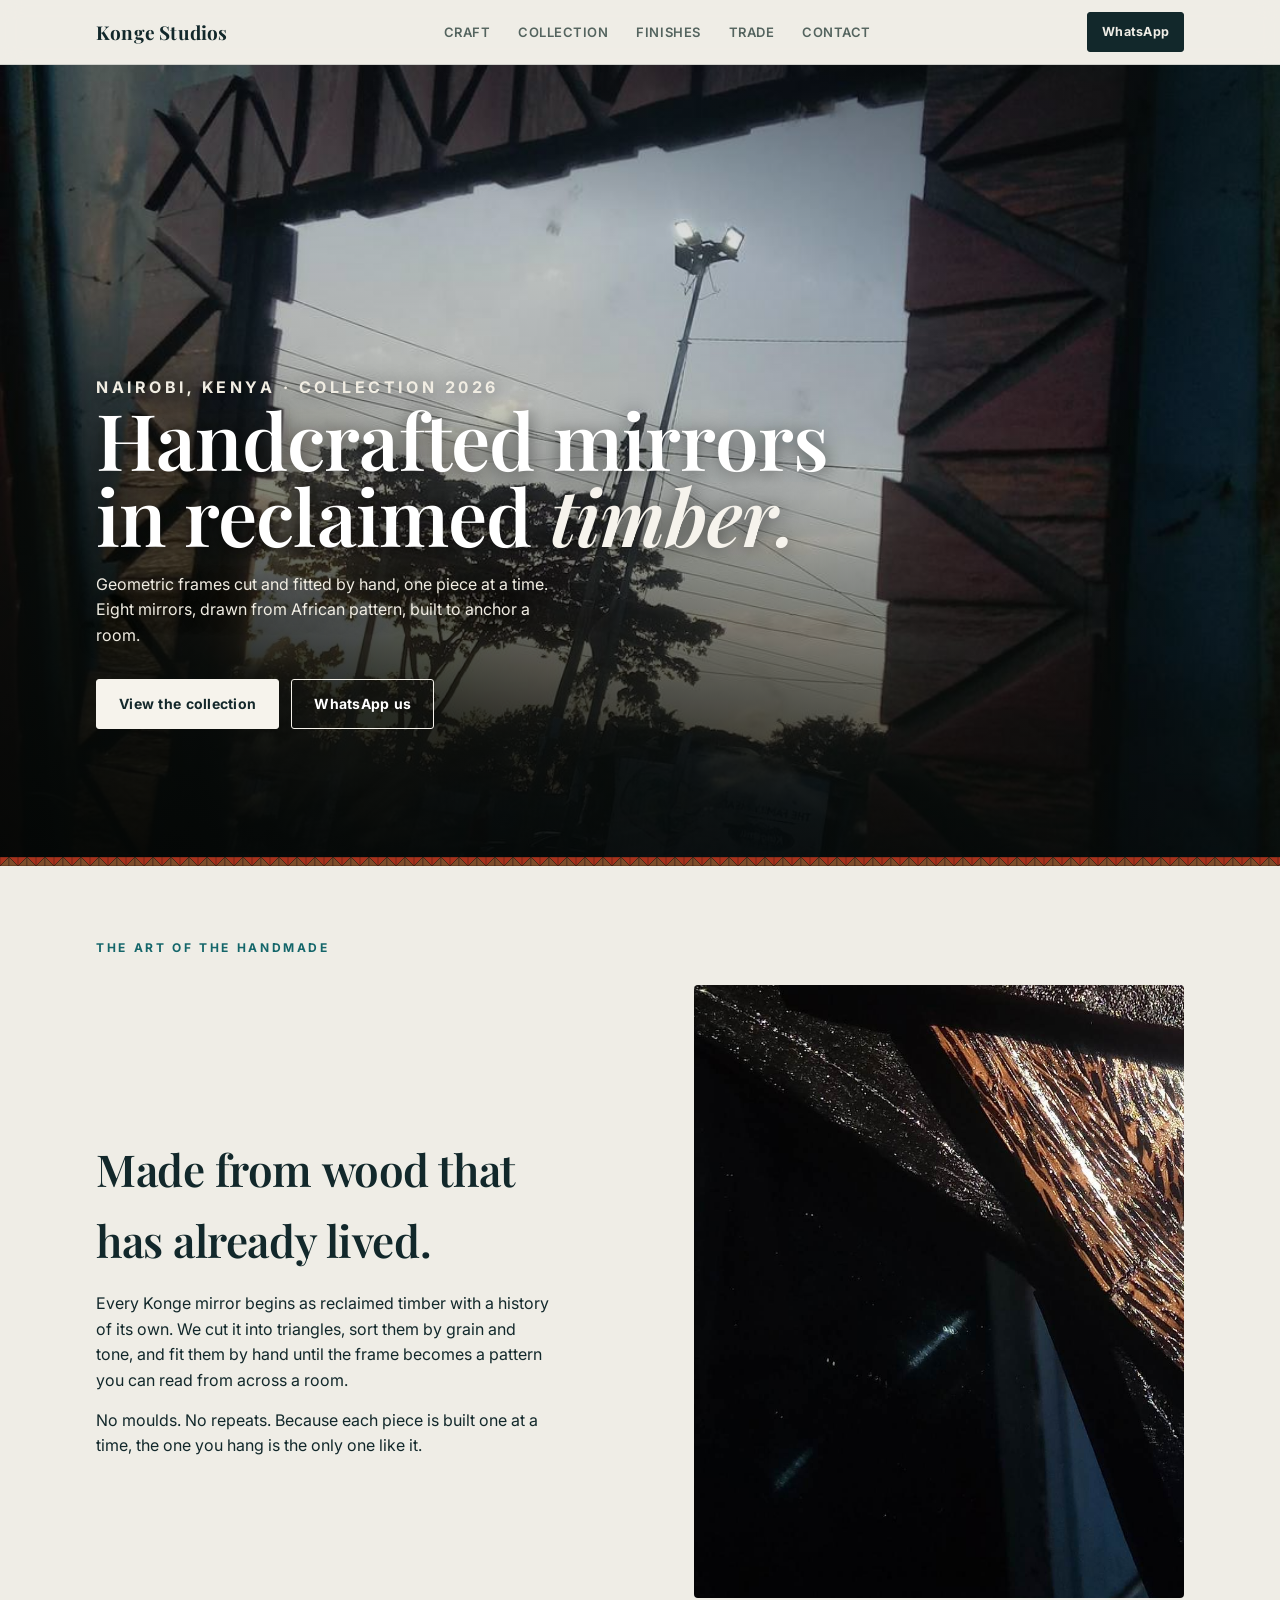
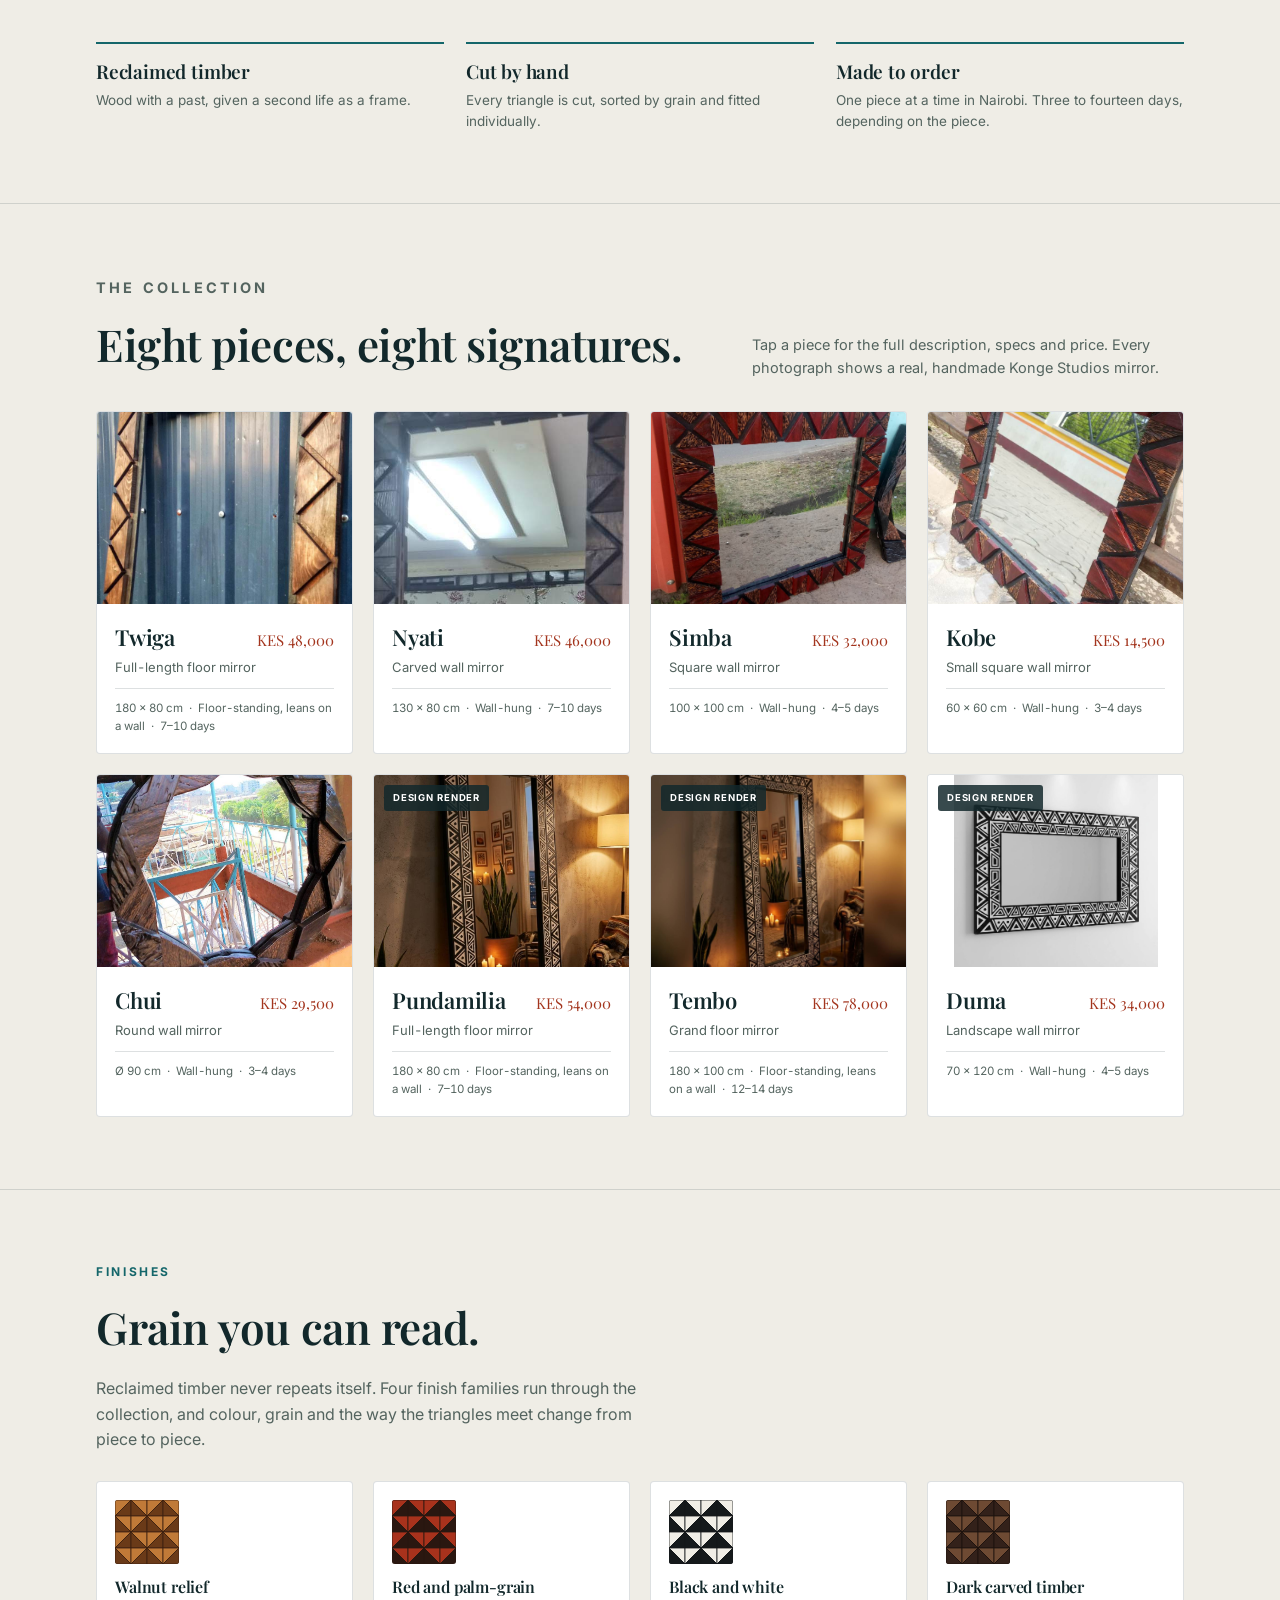
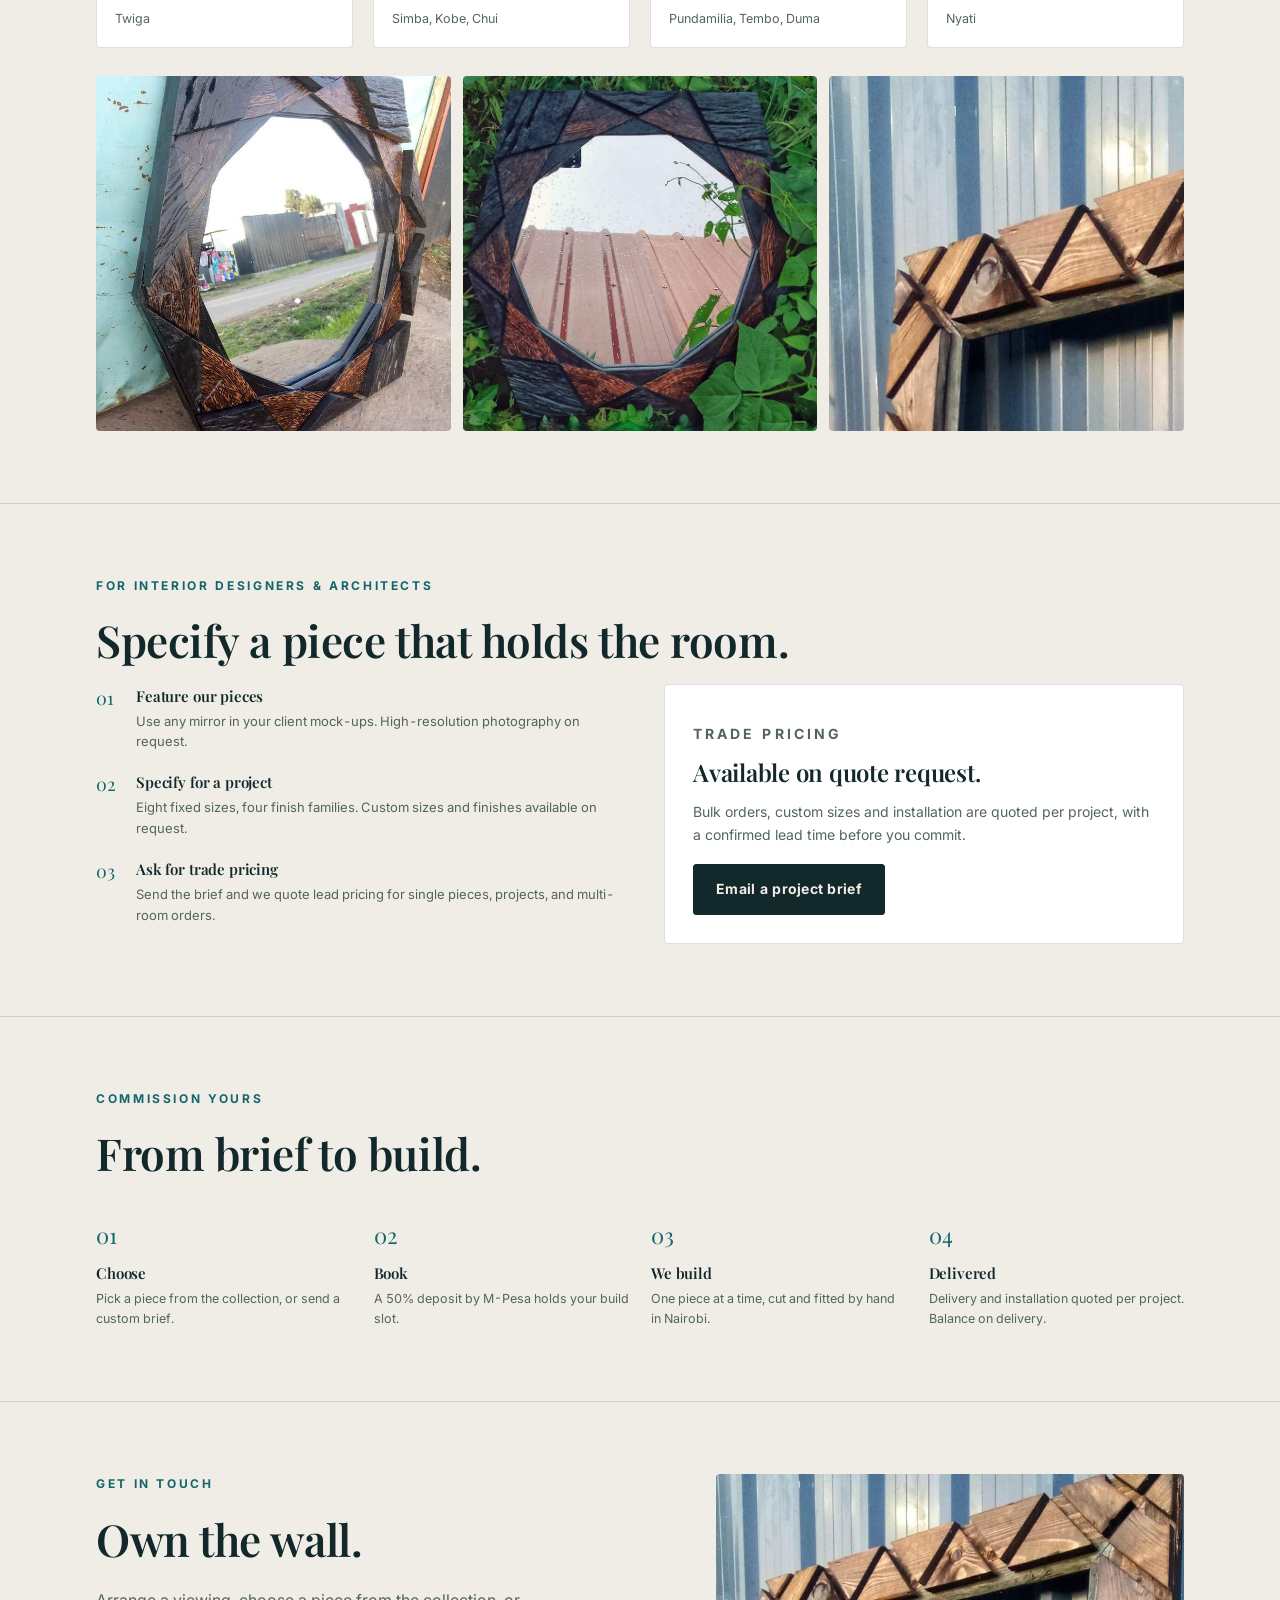
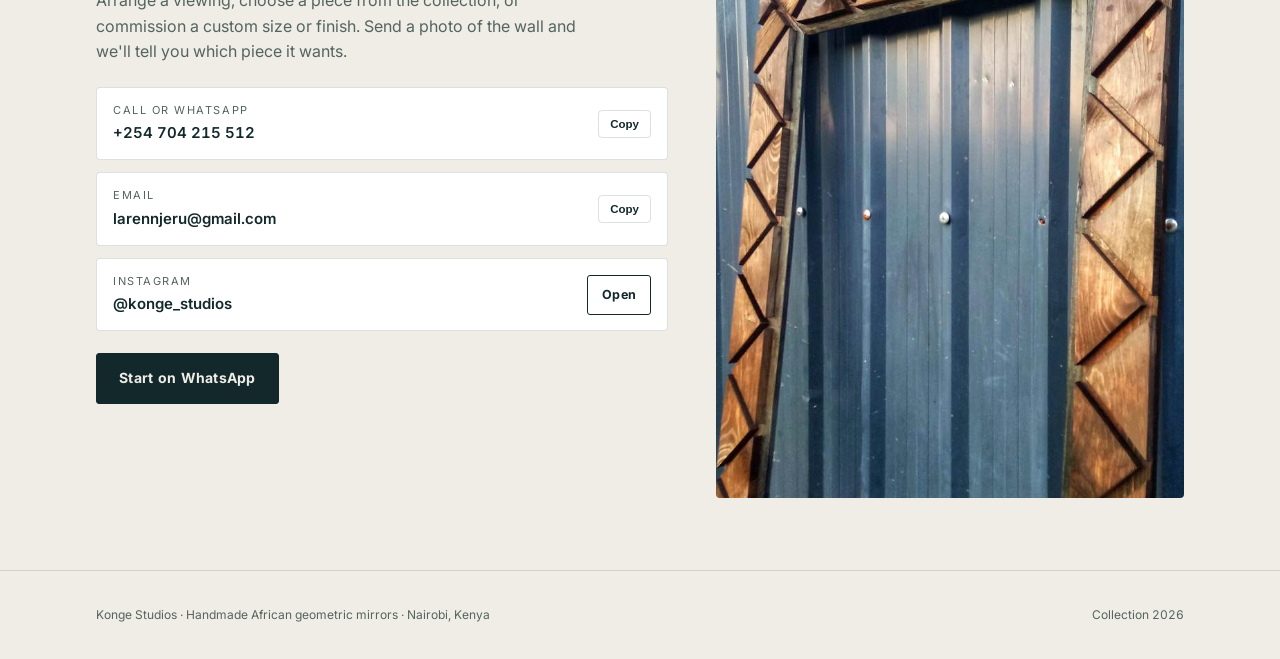
==== index.html @ ec6cec68 "Add files via upload" ====
<!doctype html><html><head><meta charset=utf8><meta name=viewport content="width=device-width,initial-scale=1,viewport-fit=cover"><style>:root{color-scheme:light;box-sizing:border-box;padding-top:env(safe-area-inset-top,0px);padding-bottom:env(safe-area-inset-bottom,0px)}html{scroll-padding-top:env(safe-area-inset-top,0px)}body{margin:0;padding:0;font:14px -apple-system,BlinkMacSystemFont,sans-serif;background:#fff;color:#000}img{max-width:100%}[hidden]:not([hidden=until-found i]){display:none!important}</style></head><body>
<meta name="claude:viewport-fit-sides" content="cover">
<title>Konge Studios</title>
<link rel="preconnect" href="https://fonts.googleapis.com">
<link rel="preconnect" href="https://fonts.gstatic.com" crossorigin>
<link rel="stylesheet" href="https://fonts.googleapis.com/css2?family=Playfair+Display:ital,wght@0,500;0,600;0,700;1,500;1,600&family=Inter:wght@400;500;600;700;800&display=swap">
<style>
/* ---------------------------------------------------------------------
   Design plan
   Layout: a scrolling gallery-storefront — full-bleed photographic hero,
   then a centred ~1120px column; collection renders as a responsive card
   grid that drops to one column at phone width; a translucent sticky nav
   condenses on scroll; a zig-zag timber motif marks section seams.
   Color: warm concrete neutrals with teal (craft/trust) and rust-red
   (price/CTA) accents drawn from the physical frames themselves.
   Type: Playfair Display (display, editorial) + Inter (body, UI/data).
--------------------------------------------------------------------- */
:root{
  --bg:#EFEDE6; --surface:#FFFFFF; --surface-2:#E3E0D8;
  --ink:#12282B; --muted:#54645F; --accent:#14666A; --accent-ink:#0B3A3D;
  --rust:#A3351E; --line:rgba(18,40,43,.14); --hero-veil:rgba(18,30,28,.5);
  color-scheme:light;
}
@media (prefers-color-scheme:dark){
  :root:not([data-theme="light"]){
    --bg:#15191A; --surface:#1D2322; --surface-2:#242B29;
    --ink:#ECE8DF; --muted:#9FADA8; --accent:#59C2C4; --accent-ink:#8FE0E1;
    --rust:#E57A58; --line:rgba(236,232,223,.14); --hero-veil:rgba(10,14,13,.58);
    color-scheme:dark;
  }
}
:root[data-theme="dark"]{
  --bg:#15191A; --surface:#1D2322; --surface-2:#242B29;
  --ink:#ECE8DF; --muted:#9FADA8; --accent:#59C2C4; --accent-ink:#8FE0E1;
  --rust:#E57A58; --line:rgba(236,232,223,.14); --hero-veil:rgba(10,14,13,.58);
  color-scheme:dark;
}
*{box-sizing:border-box}
html{scroll-behavior:smooth}
@media (prefers-reduced-motion:reduce){html{scroll-behavior:auto}*{animation-duration:.001ms!important;transition-duration:.001ms!important}}
body{background:var(--bg);color:var(--ink);font-family:'Inter',system-ui,sans-serif;font-size:16px;line-height:1.6;font-variant-numeric:tabular-nums}
h1,h2,h3,h4{font-family:'Playfair Display',Georgia,serif;font-weight:600;letter-spacing:-.01em;margin:0;text-wrap:balance}
p{margin:0}
a{color:inherit}
.wrap{max-width:1120px;margin:0 auto;padding-left:max(16px,env(safe-area-inset-left,0px));padding-right:max(16px,env(safe-area-inset-right,0px))}
.eyebrow{font-size:12px;font-weight:700;letter-spacing:.22em;text-transform:uppercase;color:var(--accent)}
.mut{color:var(--muted)}
section{padding-block:72px}
section+section{border-top:1px solid var(--line)}

/* nav */
body::before{content:"";position:fixed;inset:0 0 auto;height:env(safe-area-inset-top,0px);z-index:30;background:var(--bg)}
.nav{position:sticky;top:env(safe-area-inset-top,0px);z-index:20;backdrop-filter:blur(10px);background:color-mix(in srgb,var(--bg) 82%,transparent);border-bottom:1px solid var(--line)}
.nav-row{display:flex;align-items:center;justify-content:space-between;height:64px}
.brand{font-family:'Playfair Display',serif;font-weight:700;font-size:19px;letter-spacing:.01em;text-decoration:none}
.navlinks{display:flex;gap:28px}
.navlink{font-size:13px;font-weight:600;letter-spacing:.04em;text-transform:uppercase;text-decoration:none;color:var(--muted)}
.navlink:hover{color:var(--ink)}
.nav-cta{display:flex;align-items:center;gap:14px}
.burger{display:none;background:none;border:1px solid var(--line);border-radius:8px;width:40px;height:40px;align-items:center;justify-content:center;color:var(--ink)}
.mobile-menu{display:none;flex-direction:column;gap:2px;padding:8px 0 16px;border-top:1px solid var(--line)}
.mobile-menu a{padding:12px 4px;font-size:15px;font-weight:600;text-decoration:none;color:var(--ink);border-bottom:1px solid var(--line)}
@media (max-width:760px){
  .navlinks{display:none}
  .burger{display:flex}
  .nav-cta .btn-text{display:none}
  .mobile-menu.open{display:flex}
}

/* buttons */
.btn{display:inline-flex;align-items:center;gap:8px;font-size:14px;font-weight:700;letter-spacing:.02em;text-decoration:none;padding:13px 22px;border-radius:3px;border:1px solid var(--ink);white-space:nowrap}
.btn-primary{background:var(--ink);color:var(--bg)}
.btn-ghost{background:transparent;color:var(--ink)}
.btn-ghost:hover,.btn-primary:hover{opacity:.82}
.btn-sm{padding:9px 14px;font-size:12.5px}

/* hero */
.hero{position:relative;min-height:88vh;display:flex;align-items:flex-end;overflow:hidden;background:#222}
.hero-img{position:absolute;inset:0;background-size:cover;background-position:50% 42%}
.hero-veil{position:absolute;inset:0;background:linear-gradient(195deg,rgba(8,14,13,.5) 0%,rgba(8,14,13,.12) 30%,rgba(8,14,13,.22) 48%,rgba(6,10,9,.86) 78%,rgba(4,7,6,.94) 100%)}
.hero-inner{position:relative;z-index:1;padding-block:64px 56px;color:#F6F3EC;width:100%}
.hero h1,.hero p,.hero-eyebrow{text-shadow:0 2px 18px rgba(0,0,0,.55)}
.hero h1{font-size:clamp(40px,7vw,78px);line-height:.98;color:#fff}
.hero h1 i{font-style:italic;color:#F6F3EC}
.hero p{max-width:480px;margin-top:18px;font-size:16px;color:#F1EDE3}
.hero-ctas{display:flex;gap:12px;margin-top:30px;flex-wrap:wrap}
.hero .btn-ghost{border-color:#F6F3EC;color:#fff}
.hero .btn-primary{background:#F6F3EC;color:#14282B;border-color:#F6F3EC}
.hero-eyebrow{color:#D9F2F1}

/* zig divider */
.zig{height:9px;background-image:url("data:image/svg+xml;utf8,%3Csvg%20xmlns%3D%22http%3A//www.w3.org/2000/svg%22%20width%3D%2220%22%20height%3D%2210%22%20viewBox%3D%220%200%2020%2010%22%3E%3Crect%20width%3D%2220%22%20height%3D%2210%22%20fill%3D%22%232A1710%22/%3E%3Cpolygon%20points%3D%220.00%2C0.00%2010.00%2C0.00%200.00%2C10.00%22%20fill%3D%22%23A8321C%22%20stroke%3D%22%232A1710%22%20stroke-width%3D%220.50%22%20stroke-linejoin%3D%22round%22/%3E%3Cpolygon%20points%3D%2210.00%2C0.00%2010.00%2C10.00%200.00%2C10.00%22%20fill%3D%22%237E4E2B%22%20stroke%3D%22%232A1710%22%20stroke-width%3D%220.50%22%20stroke-linejoin%3D%22round%22/%3E%3Cpolygon%20points%3D%2210.00%2C0.00%2020.00%2C0.00%2020.00%2C10.00%22%20fill%3D%22%23A8321C%22%20stroke%3D%22%232A1710%22%20stroke-width%3D%220.50%22%20stroke-linejoin%3D%22round%22/%3E%3Cpolygon%20points%3D%2210.00%2C0.00%2020.00%2C10.00%2010.00%2C10.00%22%20fill%3D%22%237E4E2B%22%20stroke%3D%22%232A1710%22%20stroke-width%3D%220.50%22%20stroke-linejoin%3D%22round%22/%3E%3C/svg%3E");background-repeat:repeat-x;background-size:18px 9px}

/* story */
.story-grid{display:grid;grid-template-columns:1.05fr .95fr;gap:56px;align-items:center;margin-top:28px}
.story-text p{max-width:46ch}
.story-text p+p{margin-top:14px}
.story-img{aspect-ratio:4/5;border-radius:4px;background-size:cover;background-position:60% 40%}
.facts{display:grid;grid-template-columns:repeat(3,1fr);gap:22px;margin-top:44px}
.fact{border-top:2px solid var(--accent);padding-top:12px}
.fact h4{font-size:19px;font-weight:600}
.fact p{font-size:13.5px;color:var(--muted);margin-top:4px;line-height:1.5}

/* collection */
.coll-head{display:flex;justify-content:space-between;align-items:flex-end;gap:24px;flex-wrap:wrap;margin-bottom:32px}
.coll-head p{max-width:48ch;color:var(--muted);font-size:14.5px}
.grid{display:grid;grid-template-columns:repeat(auto-fill,minmax(250px,1fr));gap:20px}
.pcard{display:block;text-decoration:none;color:inherit;background:var(--surface);border:1px solid var(--line);border-radius:4px;overflow:hidden;transition:transform .18s ease,box-shadow .18s ease}
.pcard:hover{transform:translateY(-3px);box-shadow:0 14px 30px rgba(0,0,0,.12)}
.pc-media{position:relative;aspect-ratio:4/3;background:var(--surface-2)}
.render-badge{position:absolute;top:10px;left:10px;z-index:2;background:rgba(18,40,43,.84);color:#fff;font-size:9.5px;font-weight:700;letter-spacing:.08em;text-transform:uppercase;padding:5px 9px;border-radius:3px}
.render-badge-md{top:14px;left:14px}
.pc-img{width:100%;height:100%;background-size:cover;background-position:center}
.pc-icon{width:100%;height:100%;display:flex;flex-direction:column;align-items:center;justify-content:center;gap:8px;color:var(--muted)}
.pc-soon{font-size:10.5px;letter-spacing:.06em;text-transform:uppercase;color:var(--muted)}
.pc-body{padding:16px 18px 18px}
.pc-top{display:flex;justify-content:space-between;align-items:baseline;gap:10px}
.pc-top h3{font-size:22px;font-weight:600}
.pc-price{font-family:'Playfair Display',serif;font-size:15px;color:var(--rust);white-space:nowrap}
.pc-sub{font-size:13px;color:var(--muted);margin-top:2px}
.pc-dim{font-size:11.5px;color:var(--muted);margin-top:10px;padding-top:10px;border-top:1px solid var(--line)}

/* finishes */
.sw-grid{display:grid;grid-template-columns:repeat(4,1fr);gap:20px;margin-top:28px}
.sw{background:var(--surface);border:1px solid var(--line);border-radius:4px;padding:18px;display:flex;flex-direction:column;align-items:flex-start;gap:10px}
.sw-chip{border-radius:3px;overflow:hidden;line-height:0}
.sw h4{font-size:16px;font-weight:600}
.sw p{font-size:12.5px;color:var(--muted)}
.tex-strip{display:grid;grid-template-columns:repeat(3,1fr);gap:12px;margin-top:28px}
.tex-strip div{aspect-ratio:1;border-radius:4px;background-size:cover;background-position:center}

/* trade */
.trade-grid{display:grid;grid-template-columns:1fr 1fr;gap:48px;align-items:start;margin-top:8px}
.trade-list{display:flex;flex-direction:column;gap:18px}
.trade-item{display:grid;grid-template-columns:28px 1fr;gap:12px}
.trade-item span{font-family:'Playfair Display',serif;color:var(--accent);font-size:18px}
.trade-item h4{font-size:15px;font-weight:600}
.trade-item p{font-size:13px;color:var(--muted);margin-top:3px}
.trade-card{background:var(--surface);border:1px solid var(--line);border-radius:4px;padding:28px}
.trade-card p{font-size:14px;color:var(--muted);margin-top:10px}

/* process */
.steps{display:grid;grid-template-columns:repeat(4,1fr);gap:22px;margin-top:30px}
.step-no{font-family:'Playfair Display',serif;font-size:22px;color:var(--accent)}
.step h4{font-size:15px;font-weight:600;margin-top:8px}
.step p{font-size:12.5px;color:var(--muted);margin-top:4px}

/* contact */
.contact-grid{display:grid;grid-template-columns:1.1fr .9fr;gap:48px;align-items:start}
.contact-ways{display:flex;flex-direction:column;gap:12px;margin-top:22px}
.way{display:flex;align-items:center;justify-content:space-between;gap:12px;border:1px solid var(--line);border-radius:4px;padding:14px 16px;background:var(--surface)}
.way-label{font-size:11px;letter-spacing:.14em;text-transform:uppercase;color:var(--muted)}
.way-val{font-size:15px;font-weight:600;margin-top:2px}
.copy-btn{background:none;border:1px solid var(--line);border-radius:4px;padding:7px 11px;font-size:11.5px;font-weight:600;cursor:pointer;color:var(--ink)}
.copy-btn:hover{background:var(--surface-2)}
footer{padding-block:34px;border-top:1px solid var(--line)}
.foot-row{display:flex;justify-content:space-between;align-items:center;gap:16px;flex-wrap:wrap;font-size:12px;color:var(--muted)}

/* modal */
.modal{position:fixed;inset:0;z-index:50;display:flex;align-items:flex-end;justify-content:center}
.modal[hidden]{display:none}
.modal-backdrop{position:absolute;inset:0;background:rgba(10,14,13,.6)}
.modal-panel{position:relative;z-index:1;background:var(--surface);width:100%;max-width:880px;max-height:92vh;overflow:auto;border-radius:10px 10px 0 0;display:grid;grid-template-columns:1fr 1fr}
.modal-panel[hidden]{display:none}
.md-media{position:relative;height:100%}
.md-img{min-height:260px;height:100%;background-size:cover;background-position:center}
.md-icon{display:flex;flex-direction:column;align-items:center;justify-content:center;gap:10px;background:var(--surface-2);color:var(--muted);min-height:260px;height:100%}
.md-body{padding:30px;display:flex;flex-direction:column;gap:4px}
.md-body h2{font-size:36px;margin-top:4px}
.md-sub{font-size:14px;color:var(--muted)}
.md-desc{font-size:14px;line-height:1.65;color:var(--muted);margin-top:14px;max-width:46ch}
.md-render-note{font-size:11.5px;color:var(--muted);font-style:italic;margin-top:10px;line-height:1.5;max-width:46ch}
.md-specs{margin-top:16px}
.md-specs>div{display:grid;grid-template-columns:90px 1fr;gap:8px;padding:8px 0;border-top:1px solid var(--line);font-size:13px}
.md-specs dt{color:var(--muted);font-weight:600}
.md-price{margin-top:18px;display:flex;flex-direction:column}
.md-price-label{font-size:10.5px;letter-spacing:.2em;text-transform:uppercase;color:var(--muted)}
.md-price-num{font-family:'Playfair Display',serif;font-size:34px;color:var(--rust)}
.md-price-note{font-size:11.5px;color:var(--muted);margin-top:2px}
.md-body .btn{margin-top:20px;align-self:flex-start}
.modal-close{position:absolute;top:14px;right:14px;z-index:2;width:36px;height:36px;border-radius:50%;background:var(--surface);border:1px solid var(--line);display:flex;align-items:center;justify-content:center;cursor:pointer;color:var(--ink)}

@media (max-width:820px){
  .story-grid,.trade-grid,.contact-grid{grid-template-columns:1fr}
  .story-img{order:-1;aspect-ratio:16/10}
  .facts{grid-template-columns:1fr 1fr}
  .sw-grid{grid-template-columns:1fr 1fr}
  .tex-strip{grid-template-columns:1fr 1fr}
  .steps{grid-template-columns:1fr 1fr}
  .modal-panel{grid-template-columns:1fr}
  .md-img,.md-icon{min-height:200px}
}
@media (max-width:480px){
  section{padding-block:52px}
  .sw-grid,.tex-strip,.steps,.facts{grid-template-columns:1fr 1fr}
}
</style>

<header class="nav">
  <div class="wrap nav-row">
    <a href="#" class="brand">Konge Studios</a>
    <nav class="navlinks"><a href="#story" class="navlink">Craft</a><a href="#collection" class="navlink">Collection</a><a href="#finishes" class="navlink">Finishes</a><a href="#trade" class="navlink">Trade</a><a href="#contact" class="navlink">Contact</a></nav>
    <div class="nav-cta">
      <a class="btn btn-primary btn-sm btn-text" href="https://wa.me/254704215512" target="_blank" rel="noopener">WhatsApp</a>
      <button class="burger" id="burgerBtn" aria-label="Open menu" aria-expanded="false">
        <svg width="18" height="18" viewBox="0 0 18 18" fill="none" aria-hidden="true"><path d="M1 4h16M1 9h16M1 14h16" stroke="currentColor" stroke-width="1.6" stroke-linecap="round"/></svg>
      </button>
    </div>
  </div>
  <div class="wrap mobile-menu" id="mobileMenu"><a href="#story" class="navlink">Craft</a><a href="#collection" class="navlink">Collection</a><a href="#finishes" class="navlink">Finishes</a><a href="#trade" class="navlink">Trade</a><a href="#contact" class="navlink">Contact</a>
    <a href="https://wa.me/254704215512" target="_blank" rel="noopener">WhatsApp +254 704 215 512</a>
  </div>
</header>

<section class="hero" id="top">
  <div class="hero-img" style="background-image:url([data-uri])"></div>
  <div class="hero-veil"></div>
  <div class="wrap hero-inner">
    <p class="eyebrow hero-eyebrow">Nairobi, Kenya · Collection 2026</p>
    <h1>Handcrafted mirrors<br>in reclaimed <i>timber.</i></h1>
    <p>Geometric frames cut and fitted by hand, one piece at a time. Eight mirrors, drawn from African pattern, built to anchor a room.</p>
    <div class="hero-ctas">
      <a class="btn btn-primary" href="#collection">View the collection</a>
      <a class="btn btn-ghost" href="https://wa.me/254704215512" target="_blank" rel="noopener">WhatsApp us</a>
    </div>
  </div>
</section>
<div class="zig"></div>

<section id="story">
  <div class="wrap">
    <p class="eyebrow">The Art of the Handmade</p>
    <div class="story-grid">
      <div class="story-text">
        <h2 style="font-size:clamp(28px,4vw,44px);margin-top:10px">Made from wood that has already lived.</h2>
        <p style="margin-top:16px">Every Konge mirror begins as reclaimed timber with a history of its own. We cut it into triangles, sort them by grain and tone, and fit them by hand until the frame becomes a pattern you can read from across a room.</p>
        <p>No moulds. No repeats. Because each piece is built one at a time, the one you hang is the only one like it.</p>
      </div>
      <div class="story-img" style="background-image:url([data-uri])"></div>
    </div>
    <div class="facts">
      <div class="fact"><h4>Reclaimed timber</h4><p>Wood with a past, given a second life as a frame.</p></div>
      <div class="fact"><h4>Cut by hand</h4><p>Every triangle is cut, sorted by grain and fitted individually.</p></div>
      <div class="fact"><h4>Made to order</h4><p>One piece at a time in Nairobi. Three to fourteen days, depending on the piece.</p></div>
    </div>
  </div>
</section>

<section id="collection">
  <div class="wrap">
    <div class="coll-head">
      <div>
        <p class="eyebrow">The Collection</p>
        <h2 style="font-size:clamp(28px,4vw,44px);margin-top:10px">Eight pieces, eight signatures.</h2>
      </div>
      <p>Tap a piece for the full description, specs and price. Every photograph shows a real, handmade Konge Studios mirror.</p>
    </div>
    <div class="grid"><a class="pcard" href="#twiga" data-key="twiga">
  <div class="pc-media"><div class="pc-img" style="background-image:url([data-uri])"></div></div>
  <div class="pc-body">
    <div class="pc-top"><h3>Twiga</h3><span class="pc-price">KES 48,000</span></div>
    <p class="pc-sub">Full-length floor mirror</p>
    <p class="pc-dim">180 × 80 cm &nbsp;·&nbsp; Floor-standing, leans on a wall &nbsp;·&nbsp; 7–10 days</p>
  </div>
</a>
<a class="pcard" href="#nyati" data-key="nyati">
  <div class="pc-media"><div class="pc-img" style="background-image:url([data-uri])"></div></div>
  <div class="pc-body">
    <div class="pc-top"><h3>Nyati</h3><span class="pc-price">KES 46,000</span></div>
    <p class="pc-sub">Carved wall mirror</p>
    <p class="pc-dim">130 × 80 cm &nbsp;·&nbsp; Wall-hung &nbsp;·&nbsp; 7–10 days</p>
  </div>
</a>
<a class="pcard" href="#simba" data-key="simba">
  <div class="pc-media"><div class="pc-img" style="background-image:url([data-uri])"></div></div>
  <div class="pc-body">
    <div class="pc-top"><h3>Simba</h3><span class="pc-price">KES 32,000</span></div>
    <p class="pc-sub">Square wall mirror</p>
    <p class="pc-dim">100 × 100 cm &nbsp;·&nbsp; Wall-hung &nbsp;·&nbsp; 4–5 days</p>
  </div>
</a>
<a class="pcard" href="#kobe" data-key="kobe">
  <div class="pc-media"><div class="pc-img" style="background-image:url([data-uri])"></div></div>
  <div class="pc-body">
    <div class="pc-top"><h3>Kobe</h3><span class="pc-price">KES 14,500</span></div>
    <p class="pc-sub">Small square wall mirror</p>
    <p class="pc-dim">60 × 60 cm &nbsp;·&nbsp; Wall-hung &nbsp;·&nbsp; 3–4 days</p>
  </div>
</a>
<a class="pcard" href="#chui" data-key="chui">
  <div class="pc-media"><div class="pc-img" style="background-image:url([data-uri])"></div></div>
  <div class="pc-body">
    <div class="pc-top"><h3>Chui</h3><span class="pc-price">KES 29,500</span></div>
    <p class="pc-sub">Round wall mirror</p>
    <p class="pc-dim">Ø 90 cm &nbsp;·&nbsp; Wall-hung &nbsp;·&nbsp; 3–4 days</p>
  </div>
</a>
<a class="pcard" href="#pundamilia" data-key="pundamilia">
  <div class="pc-media"><div class="pc-img" style="background-image:url([data-uri]);background-position:50% 32%;"></div><span class="render-badge">Design render</span></div>
  <div class="pc-body">
    <div class="pc-top"><h3>Pundamilia</h3><span class="pc-price">KES 54,000</span></div>
    <p class="pc-sub">Full-length floor mirror</p>
    <p class="pc-dim">180 × 80 cm &nbsp;·&nbsp; Floor-standing, leans on a wall &nbsp;·&nbsp; 7–10 days</p>
  </div>
</a>
<a class="pcard" href="#tembo" data-key="tembo">
  <div class="pc-media"><div class="pc-img" style="background-image:url([data-uri]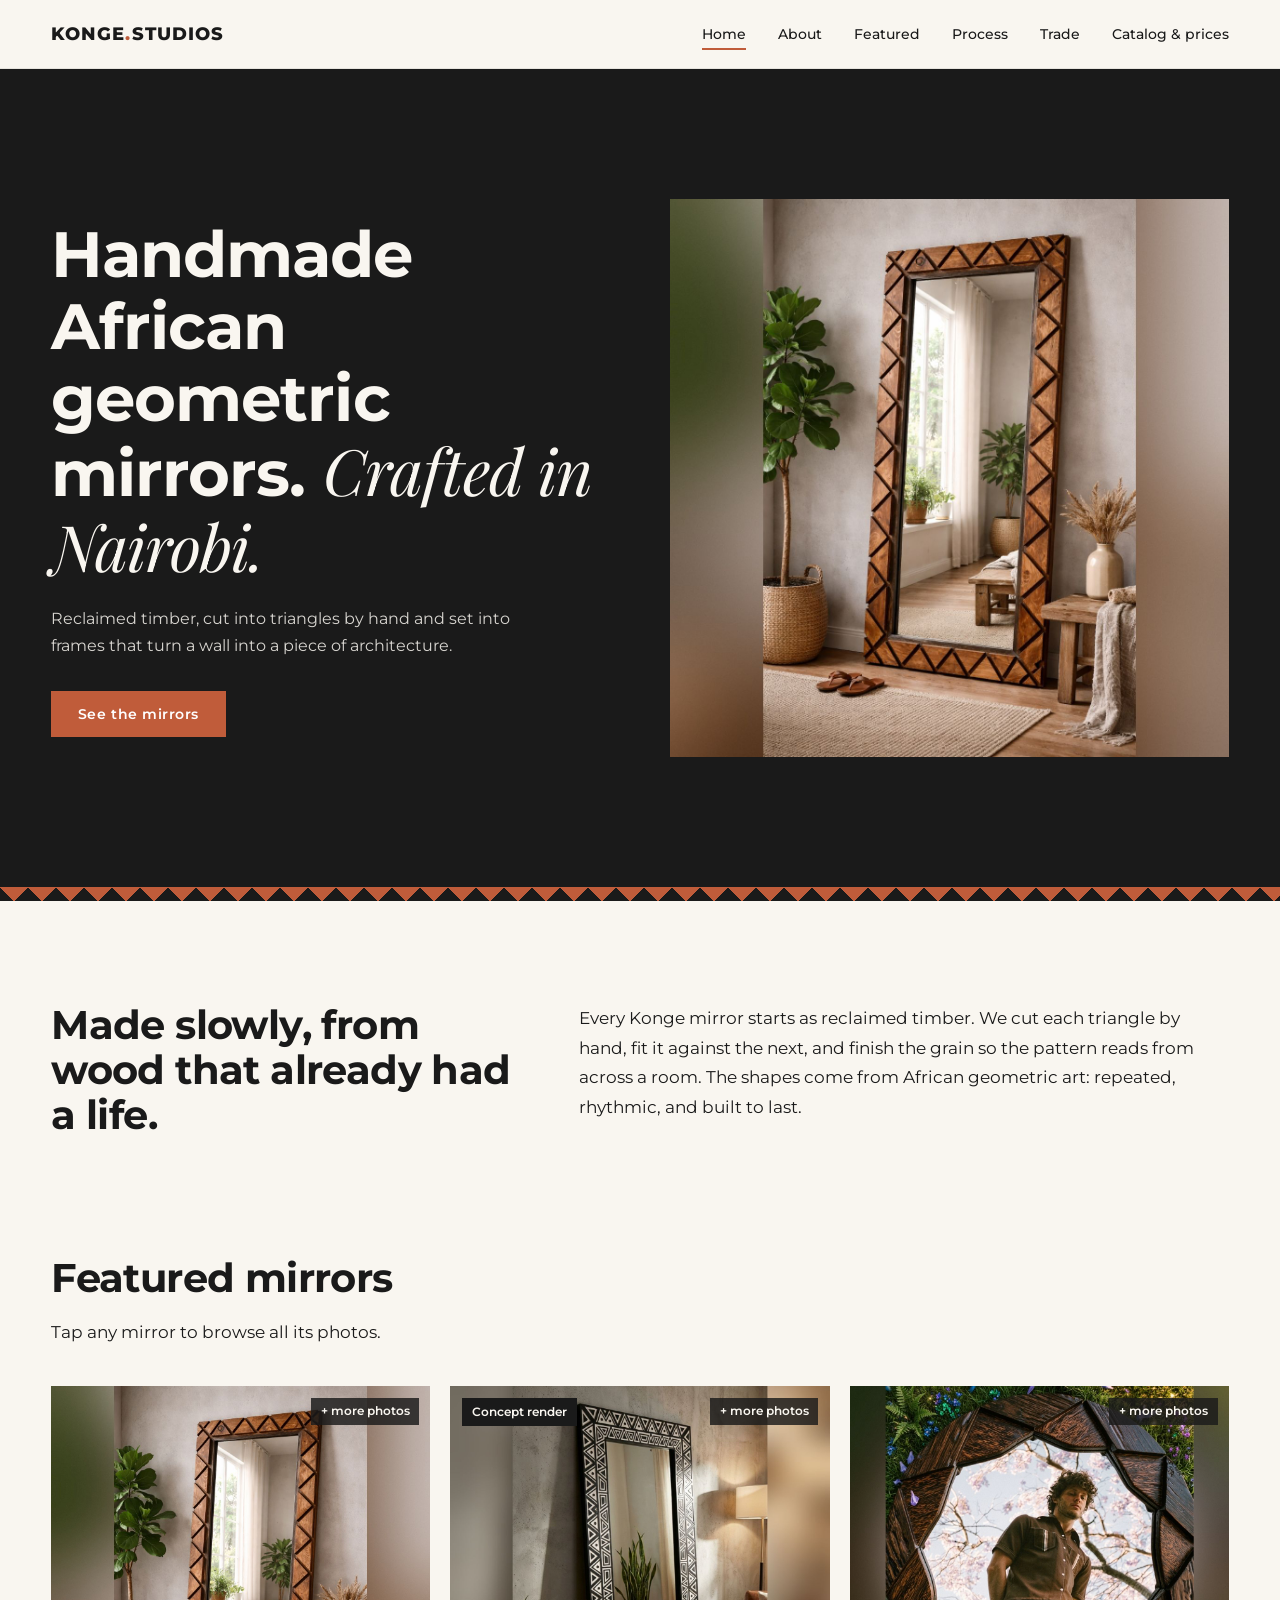
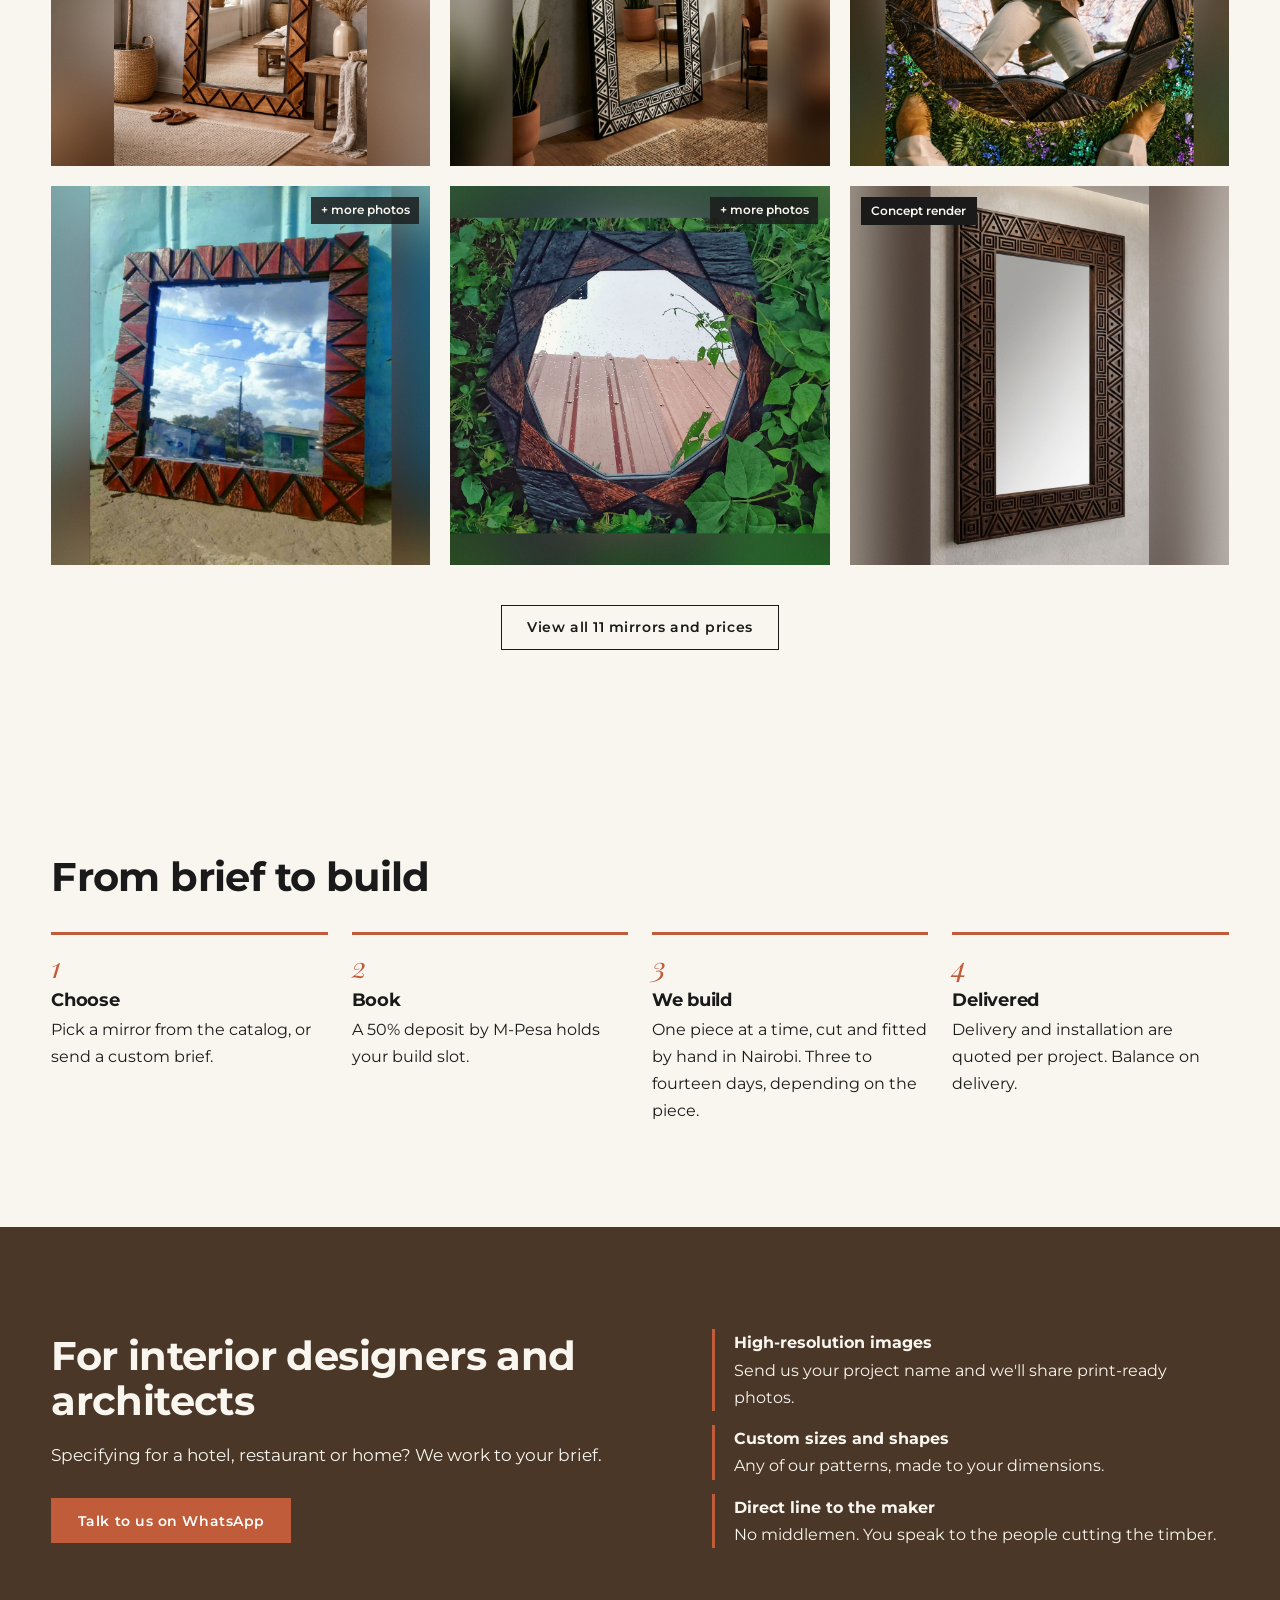
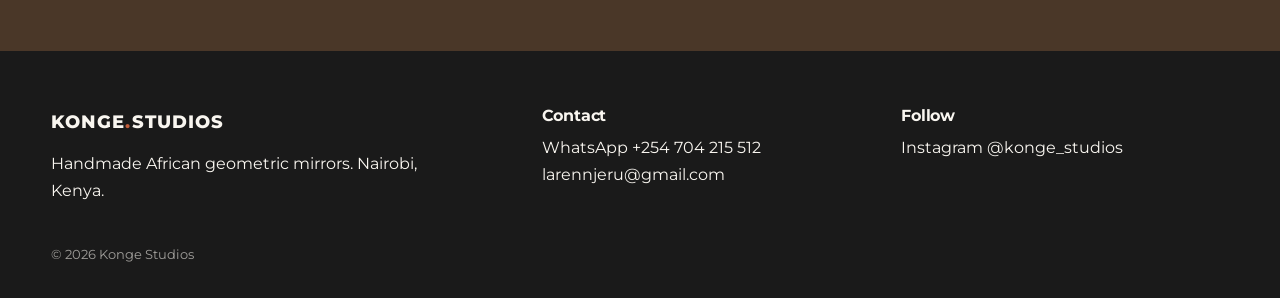
